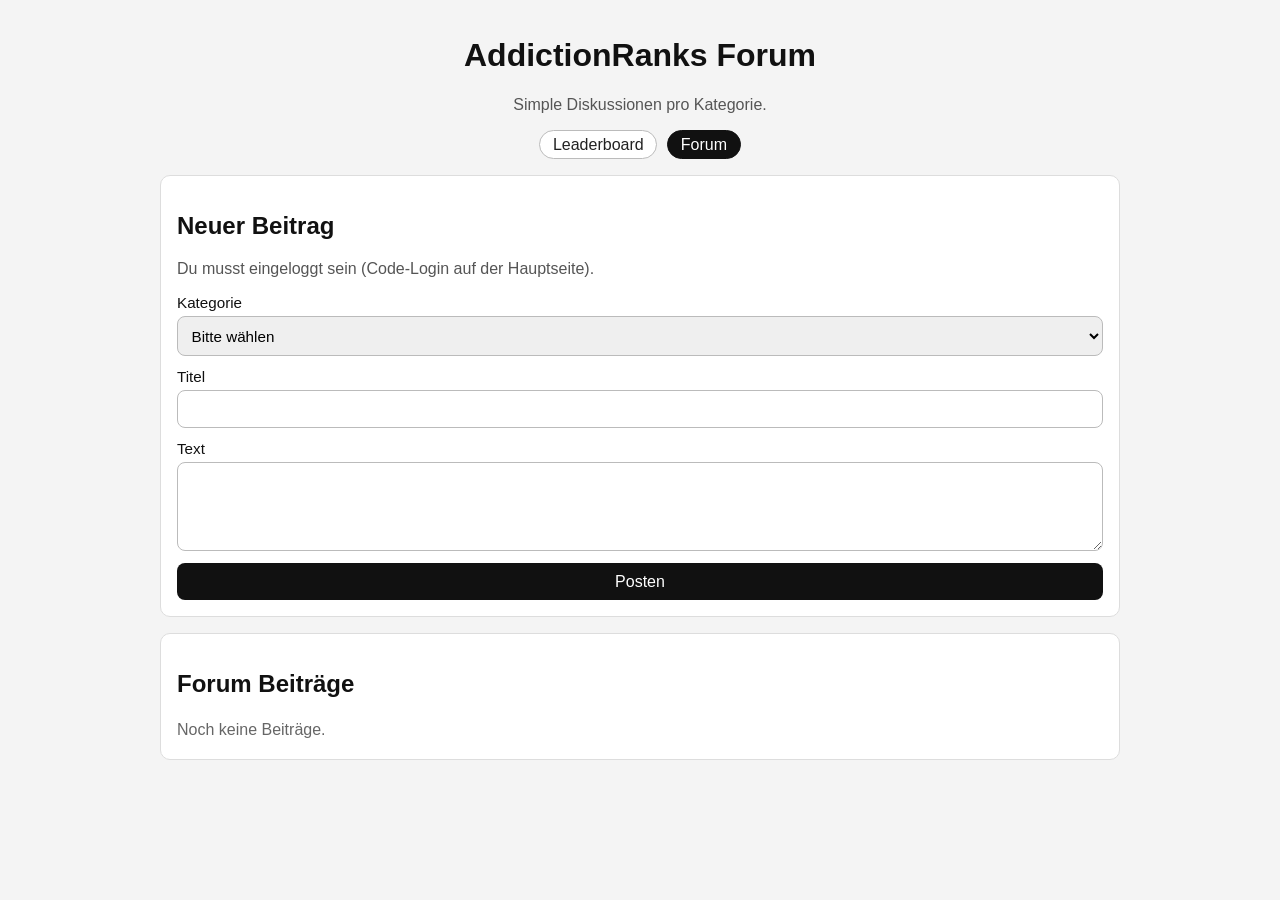
==== forum.html @ 8ab490d9 "Add code login, multi-category leaderboards, and forum subpage" ====
<!doctype html>
<html lang="de">
  <head>
    <meta charset="UTF-8" />
    <meta name="viewport" content="width=device-width, initial-scale=1.0" />
    <title>AddictionRanks Forum</title>
    <link rel="stylesheet" href="styles.css" />
  </head>
  <body>
    <main class="container">
      <header>
        <h1>AddictionRanks Forum</h1>
        <p class="subtitle">Simple Diskussionen pro Kategorie.</p>
        <nav class="nav-links">
          <a href="index.html">Leaderboard</a>
          <a href="forum.html" aria-current="page">Forum</a>
        </nav>
      </header>

      <section class="card">
        <h2>Neuer Beitrag</h2>
        <p class="hint">Du musst eingeloggt sein (Code-Login auf der Hauptseite).</p>
        <form id="forum-form">
          <label>
            Kategorie
            <select id="forum-category" required></select>
          </label>
          <label>
            Titel
            <input id="forum-title" maxlength="60" required />
          </label>
          <label>
            Text
            <textarea id="forum-body" rows="4" maxlength="400" required></textarea>
          </label>
          <button type="submit">Posten</button>
        </form>
      </section>

      <section class="card">
        <h2>Forum Beiträge</h2>
        <div id="forum-list" class="leaderboard"></div>
      </section>
    </main>

    <script src="forum.js"></script>
  </body>
</html>
---- styles.css ----
:root {
  color-scheme: light;
  font-family: Arial, Helvetica, sans-serif;
}

body {
  margin: 0;
  background: #f4f4f4;
  color: #111;
}

.container {
  max-width: 960px;
  margin: 0 auto;
  padding: 1rem;
}

header {
  text-align: center;
  margin-bottom: 1rem;
}

.subtitle {
  margin-top: 0;
  color: #555;
}

.nav-links {
  display: flex;
  justify-content: center;
  gap: 0.6rem;
}

.nav-links a {
  text-decoration: none;
  border: 1px solid #bbb;
  border-radius: 999px;
  padding: 0.3rem 0.8rem;
  color: #222;
  background: #fff;
}

.nav-links a[aria-current="page"] {
  background: #111;
  color: #fff;
  border-color: #111;
}

.card {
  background: #fff;
  border: 1px solid #ddd;
  border-radius: 10px;
  padding: 1rem;
  margin-bottom: 1rem;
}

form {
  display: grid;
  gap: 0.75rem;
}

.inline-form {
  margin-top: 0.8rem;
}

label {
  display: grid;
  gap: 0.3rem;
  font-size: 0.95rem;
}

input,
select,
button,
textarea {
  font: inherit;
  padding: 0.6rem;
  border-radius: 8px;
  border: 1px solid #bbb;
}

.generated-code {
  margin: 0.6rem 0 0;
  font-weight: bold;
}

button {
  cursor: pointer;
  background: #111;
  color: #fff;
  border: 0;
}

button:hover {
  opacity: 0.9;
}

.hint {
  margin-top: 0;
  color: #555;
}

.leaderboards,
.leaderboard {
  display: grid;
  gap: 0.75rem;
}

.category-block {
  border-top: 1px dashed #ccc;
  padding-top: 0.6rem;
}

.category-block h3 {
  margin-bottom: 0.5rem;
}

.category-block h4 {
  margin: 0.4rem 0;
  font-size: 1rem;
}

.entry {
  border: 1px solid #ddd;
  border-radius: 8px;
  padding: 0.75rem;
  display: grid;
  grid-template-columns: 120px 1fr;
  gap: 0.75rem;
}

.entry-photo {
  width: 120px;
  height: 120px;
  object-fit: cover;
  border-radius: 8px;
  background: #eee;
}

.entry-content h4,
.entry-content p {
  margin: 0 0 0.35rem;
}

.entry-actions {
  display: flex;
  gap: 0.4rem;
  margin-bottom: 0.2rem;
}

.entry-actions button {
  background: #222;
  padding: 0.45rem 0.6rem;
}

.simple-list p,
.empty {
  margin: 0.2rem 0;
  color: #666;
}

.forum-post {
  border: 1px solid #ddd;
  border-radius: 8px;
  padding: 0.75rem;
  background: #fafafa;
}

.forum-post h3,
.forum-post p {
  margin: 0 0 0.4rem;
}

@media (max-width: 680px) {
  .entry {
    grid-template-columns: 1fr;
  }

  .entry-photo {
    width: 100%;
    height: 220px;
  }
}
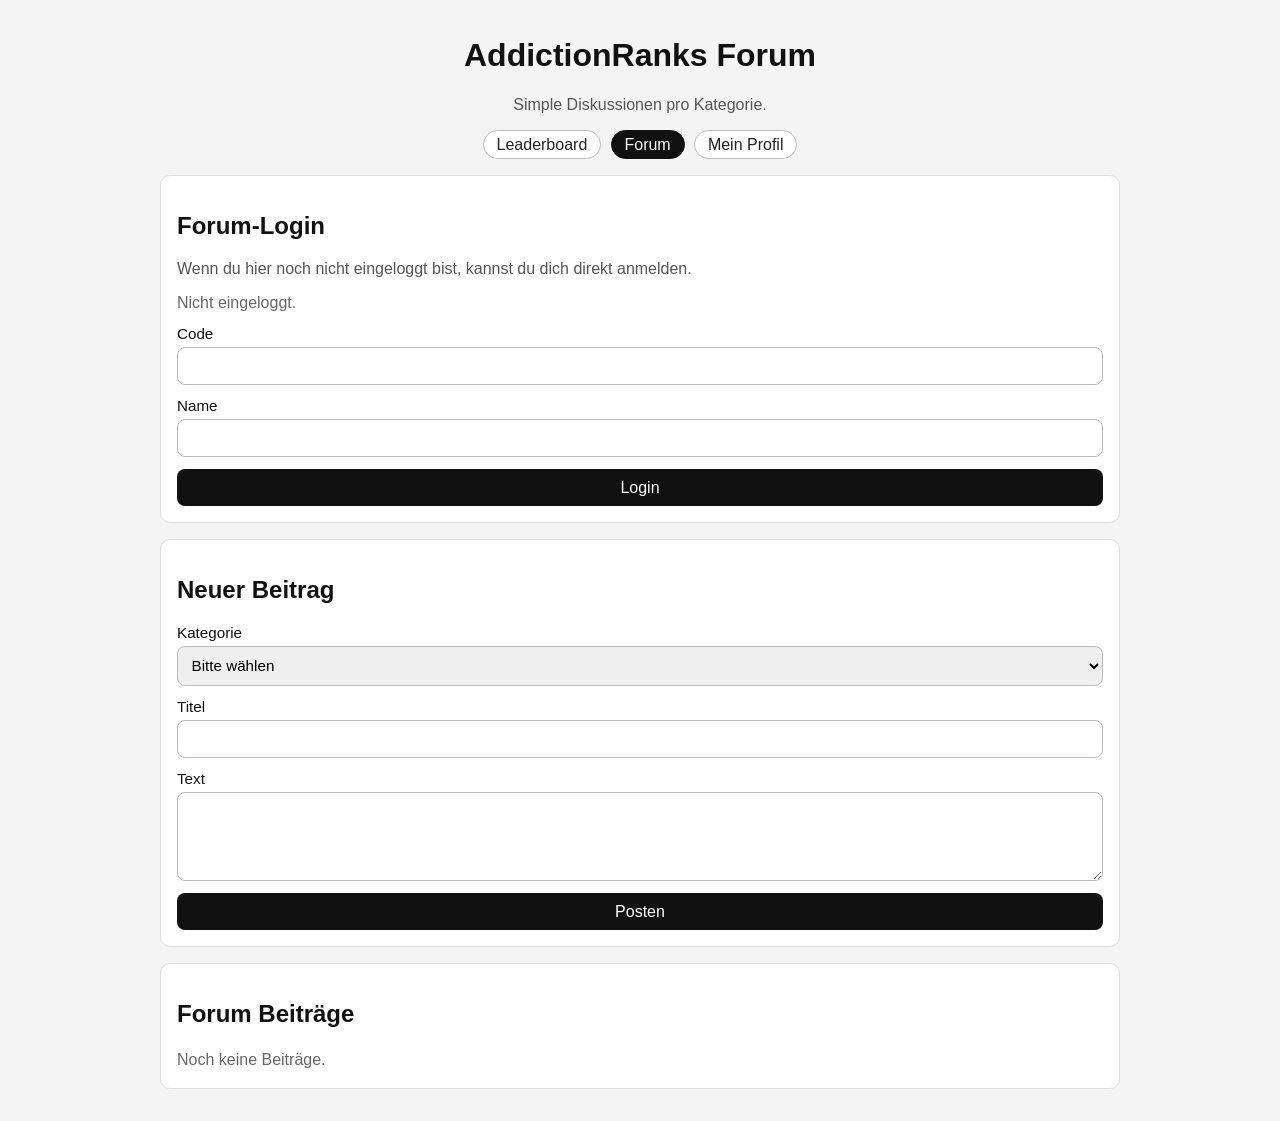
==== commit f5a42192: "Fix forum login/posting and add per-user profile subpages" ====
--- a/forum.html
+++ b/forum.html
@@ -14,12 +14,23 @@
         <nav class="nav-links">
           <a href="index.html">Leaderboard</a>
           <a href="forum.html" aria-current="page">Forum</a>
+          <a href="profile.html">Mein Profil</a>
         </nav>
       </header>
 
       <section class="card">
+        <h2>Forum-Login</h2>
+        <p class="hint">Wenn du hier noch nicht eingeloggt bist, kannst du dich direkt anmelden.</p>
+        <div id="forum-auth-state"></div>
+        <form id="forum-login-form" class="inline-form">
+          <label>Code <input id="forum-login-code" maxlength="8" required /></label>
+          <label>Name <input id="forum-login-name" maxlength="24" required /></label>
+          <button type="submit">Login</button>
+        </form>
+      </section>
+
+      <section class="card">
         <h2>Neuer Beitrag</h2>
-        <p class="hint">Du musst eingeloggt sein (Code-Login auf der Hauptseite).</p>
         <form id="forum-form">
           <label>
             Kategorie
--- a/styles.css
+++ b/styles.css
@@ -29,6 +29,7 @@
   display: flex;
   justify-content: center;
   gap: 0.6rem;
+  flex-wrap: wrap;
 }
 
 .nav-links a {
@@ -79,6 +80,10 @@
   border: 1px solid #bbb;
 }
 
+textarea {
+  resize: vertical;
+}
+
 .generated-code {
   margin: 0.6rem 0 0;
   font-weight: bold;
@@ -171,6 +176,21 @@
   margin: 0 0 0.4rem;
 }
 
+.profile-card {
+  border: 1px solid #ddd;
+  border-radius: 8px;
+  padding: 0.75rem;
+  background: #fafafa;
+}
+
+.profile-photo {
+  width: 160px;
+  height: 160px;
+  border-radius: 8px;
+  object-fit: cover;
+  background: #eee;
+}
+
 @media (max-width: 680px) {
   .entry {
     grid-template-columns: 1fr;
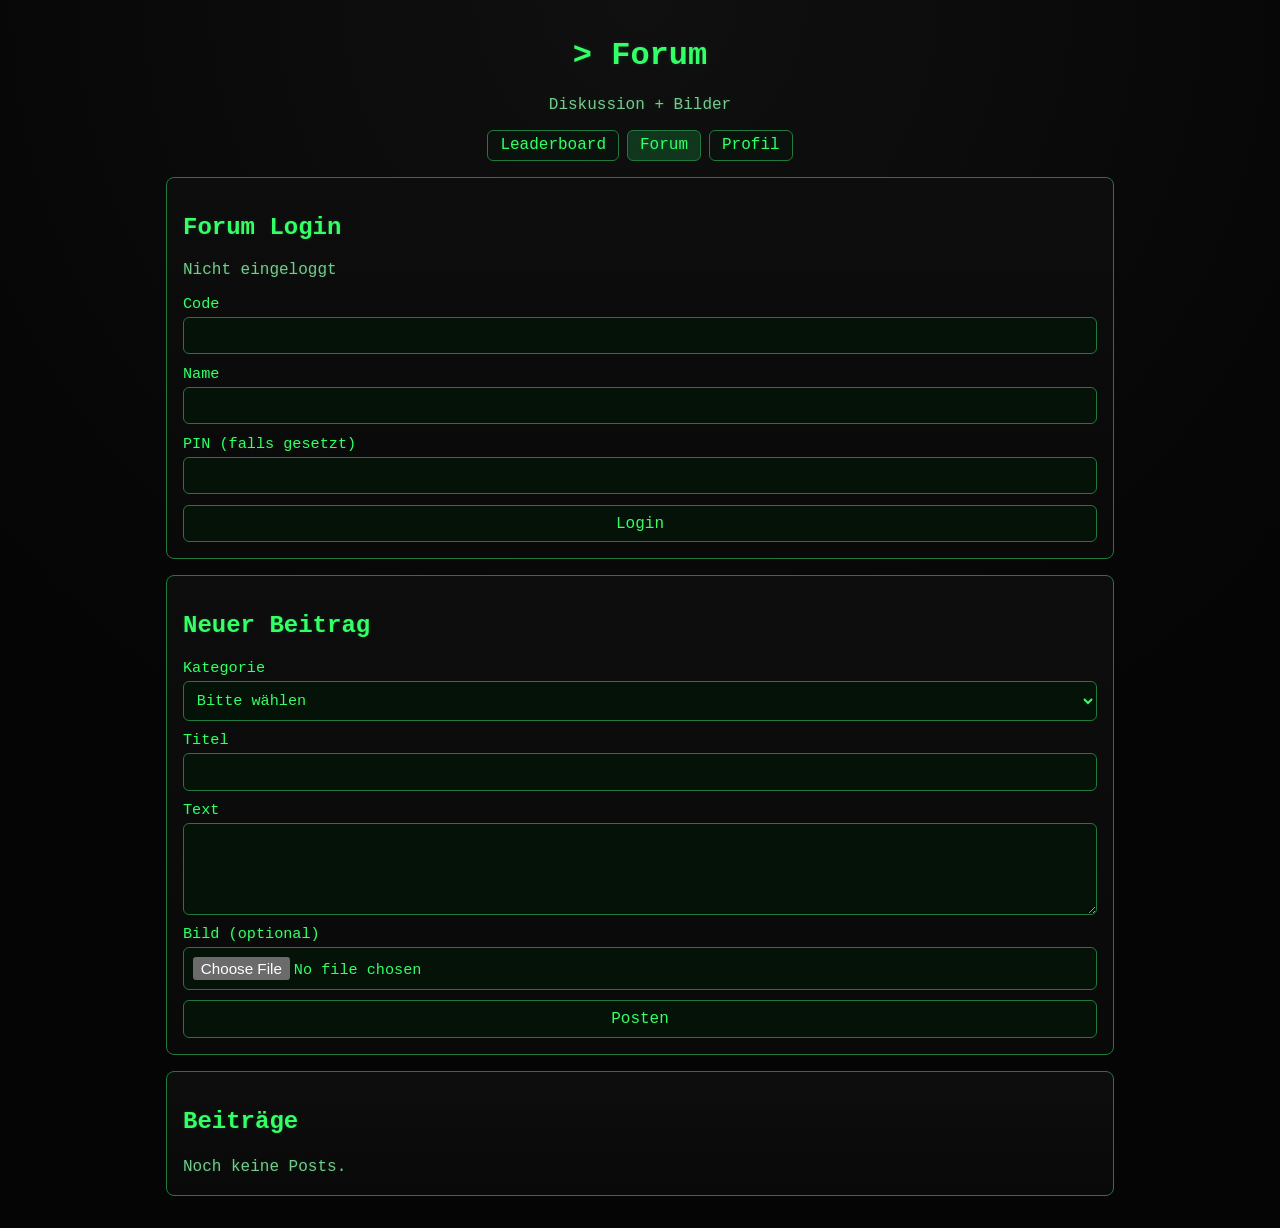
==== commit 2b8f1f69: "Redesign terminal UI and simplify auth/forum/profile logic" ====
--- a/forum.html
+++ b/forum.html
@@ -3,28 +3,28 @@
   <head>
     <meta charset="UTF-8" />
     <meta name="viewport" content="width=device-width, initial-scale=1.0" />
-    <title>AddictionRanks Forum</title>
+    <title>AddictionRanks // Forum</title>
     <link rel="stylesheet" href="styles.css" />
   </head>
   <body>
-    <main class="container">
+    <main class="container terminal">
       <header>
-        <h1>AddictionRanks Forum</h1>
-        <p class="subtitle">Simple Diskussionen pro Kategorie.</p>
+        <h1>&gt; Forum</h1>
+        <p class="subtitle">Diskussion + Bilder</p>
         <nav class="nav-links">
           <a href="index.html">Leaderboard</a>
           <a href="forum.html" aria-current="page">Forum</a>
-          <a href="profile.html">Mein Profil</a>
+          <a href="profile.html">Profil</a>
         </nav>
       </header>
 
       <section class="card">
-        <h2>Forum-Login</h2>
-        <p class="hint">Wenn du hier noch nicht eingeloggt bist, kannst du dich direkt anmelden.</p>
-        <div id="forum-auth-state"></div>
-        <form id="forum-login-form" class="inline-form">
-          <label>Code <input id="forum-login-code" maxlength="8" required /></label>
-          <label>Name <input id="forum-login-name" maxlength="24" required /></label>
+        <h2>Forum Login</h2>
+        <p id="forum-auth-state" class="hint"></p>
+        <form id="forum-login-form">
+          <label>Code <input id="forum-code" maxlength="8" required /></label>
+          <label>Name <input id="forum-name" maxlength="24" required /></label>
+          <label>PIN (falls gesetzt) <input id="forum-pin" type="password" maxlength="32" /></label>
           <button type="submit">Login</button>
         </form>
       </section>
@@ -32,28 +32,21 @@
       <section class="card">
         <h2>Neuer Beitrag</h2>
         <form id="forum-form">
-          <label>
-            Kategorie
-            <select id="forum-category" required></select>
-          </label>
-          <label>
-            Titel
-            <input id="forum-title" maxlength="60" required />
-          </label>
-          <label>
-            Text
-            <textarea id="forum-body" rows="4" maxlength="400" required></textarea>
-          </label>
+          <label>Kategorie <select id="forum-category" required></select></label>
+          <label>Titel <input id="forum-title" maxlength="70" required /></label>
+          <label>Text <textarea id="forum-body" rows="4" maxlength="500" required></textarea></label>
+          <label>Bild (optional) <input id="forum-image" type="file" accept="image/*" /></label>
           <button type="submit">Posten</button>
         </form>
       </section>
 
       <section class="card">
-        <h2>Forum Beiträge</h2>
+        <h2>Beiträge</h2>
         <div id="forum-list" class="leaderboard"></div>
       </section>
     </main>
 
+    <script src="app.js"></script>
     <script src="forum.js"></script>
   </body>
 </html>
--- a/styles.css
+++ b/styles.css
@@ -1,203 +1,112 @@
 :root {
-  color-scheme: light;
-  font-family: Arial, Helvetica, sans-serif;
+  --bg: #050505;
+  --panel: #0b0b0b;
+  --line: #1f7a3f;
+  --text: #33ff66;
+  --muted: #77c98f;
+  font-family: "Courier New", Consolas, monospace;
+  color-scheme: dark;
 }
+
+* { box-sizing: border-box; }
 
 body {
   margin: 0;
-  background: #f4f4f4;
-  color: #111;
+  background: radial-gradient(circle at top, #101010 0, var(--bg) 60%);
+  color: var(--text);
 }
 
 .container {
-  max-width: 960px;
+  max-width: 980px;
   margin: 0 auto;
   padding: 1rem;
 }
 
-header {
-  text-align: center;
-  margin-bottom: 1rem;
-}
+.terminal { text-shadow: 0 0 4px rgba(51, 255, 102, 0.15); }
 
-.subtitle {
-  margin-top: 0;
-  color: #555;
-}
+header { text-align: center; margin-bottom: 1rem; }
+.subtitle, .hint { color: var(--muted); }
+.mono { font-family: inherit; letter-spacing: 0.04em; }
 
 .nav-links {
   display: flex;
+  gap: 0.5rem;
   justify-content: center;
-  gap: 0.6rem;
   flex-wrap: wrap;
 }
 
 .nav-links a {
+  color: var(--text);
   text-decoration: none;
-  border: 1px solid #bbb;
-  border-radius: 999px;
-  padding: 0.3rem 0.8rem;
-  color: #222;
-  background: #fff;
+  border: 1px solid var(--line);
+  padding: 0.35rem 0.75rem;
+  border-radius: 6px;
+  background: #0b120d;
 }
 
-.nav-links a[aria-current="page"] {
-  background: #111;
-  color: #fff;
-  border-color: #111;
-}
+.nav-links a[aria-current="page"] { background: #10361e; }
 
 .card {
-  background: #fff;
-  border: 1px solid #ddd;
-  border-radius: 10px;
+  border: 1px solid var(--line);
+  background: linear-gradient(180deg, #0d0d0d, #090909);
+  border-radius: 8px;
   padding: 1rem;
   margin-bottom: 1rem;
 }
 
-form {
+form { display: grid; gap: 0.65rem; }
+label { display: grid; gap: 0.25rem; font-size: 0.95rem; }
+
+input, select, button, textarea {
+  width: 100%;
+  border: 1px solid var(--line);
+  background: #051208;
+  color: var(--text);
+  border-radius: 6px;
+  padding: 0.55rem;
+  font: inherit;
+}
+
+textarea { resize: vertical; }
+button { cursor: pointer; }
+button:hover { background: #10361e; }
+
+a { color: #89ffae; }
+
+.leaderboards, .leaderboard { display: grid; gap: 0.75rem; }
+.category-block { border-top: 1px dashed var(--line); padding-top: 0.6rem; }
+.entry {
+  border: 1px solid var(--line);
+  background: #081009;
+  border-radius: 8px;
+  padding: 0.7rem;
   display: grid;
+  grid-template-columns: 130px 1fr;
   gap: 0.75rem;
 }
+.entry-photo, .forum-image, .profile-photo {
+  width: 100%;
+  border-radius: 8px;
+  border: 1px solid var(--line);
+  object-fit: cover;
+  background: #041006;
+}
+.entry-photo { height: 130px; }
+.forum-image { max-height: 320px; margin-top: 0.5rem; }
+.profile-photo { width: 180px; height: 180px; }
 
-.inline-form {
-  margin-top: 0.8rem;
-}
+.entry-content h3, .entry-content p, .forum-post h3, .forum-post p, .profile-card h3, .profile-card p { margin: 0 0 0.4rem; }
+.entry-actions { display: flex; gap: 0.4rem; }
+.simple-list p, .empty { color: var(--muted); margin: 0.2rem 0; }
 
-label {
-  display: grid;
-  gap: 0.3rem;
-  font-size: 0.95rem;
-}
-
-input,
-select,
-button,
-textarea {
-  font: inherit;
-  padding: 0.6rem;
+.forum-post, .profile-card {
+  border: 1px solid var(--line);
   border-radius: 8px;
-  border: 1px solid #bbb;
-}
-
-textarea {
-  resize: vertical;
-}
-
-.generated-code {
-  margin: 0.6rem 0 0;
-  font-weight: bold;
-}
-
-button {
-  cursor: pointer;
-  background: #111;
-  color: #fff;
-  border: 0;
-}
-
-button:hover {
-  opacity: 0.9;
-}
-
-.hint {
-  margin-top: 0;
-  color: #555;
-}
-
-.leaderboards,
-.leaderboard {
-  display: grid;
-  gap: 0.75rem;
-}
-
-.category-block {
-  border-top: 1px dashed #ccc;
-  padding-top: 0.6rem;
-}
-
-.category-block h3 {
-  margin-bottom: 0.5rem;
-}
-
-.category-block h4 {
-  margin: 0.4rem 0;
-  font-size: 1rem;
-}
-
-.entry {
-  border: 1px solid #ddd;
-  border-radius: 8px;
-  padding: 0.75rem;
-  display: grid;
-  grid-template-columns: 120px 1fr;
-  gap: 0.75rem;
-}
-
-.entry-photo {
-  width: 120px;
-  height: 120px;
-  object-fit: cover;
-  border-radius: 8px;
-  background: #eee;
-}
-
-.entry-content h4,
-.entry-content p {
-  margin: 0 0 0.35rem;
-}
-
-.entry-actions {
-  display: flex;
-  gap: 0.4rem;
-  margin-bottom: 0.2rem;
-}
-
-.entry-actions button {
-  background: #222;
-  padding: 0.45rem 0.6rem;
-}
-
-.simple-list p,
-.empty {
-  margin: 0.2rem 0;
-  color: #666;
-}
-
-.forum-post {
-  border: 1px solid #ddd;
-  border-radius: 8px;
-  padding: 0.75rem;
-  background: #fafafa;
-}
-
-.forum-post h3,
-.forum-post p {
-  margin: 0 0 0.4rem;
-}
-
-.profile-card {
-  border: 1px solid #ddd;
-  border-radius: 8px;
-  padding: 0.75rem;
-  background: #fafafa;
-}
-
-.profile-photo {
-  width: 160px;
-  height: 160px;
-  border-radius: 8px;
-  object-fit: cover;
-  background: #eee;
+  background: #071108;
+  padding: 0.7rem;
 }
 
 @media (max-width: 680px) {
-  .entry {
-    grid-template-columns: 1fr;
-  }
-
-  .entry-photo {
-    width: 100%;
-    height: 220px;
-  }
+  .entry { grid-template-columns: 1fr; }
+  .entry-photo { height: 220px; }
 }
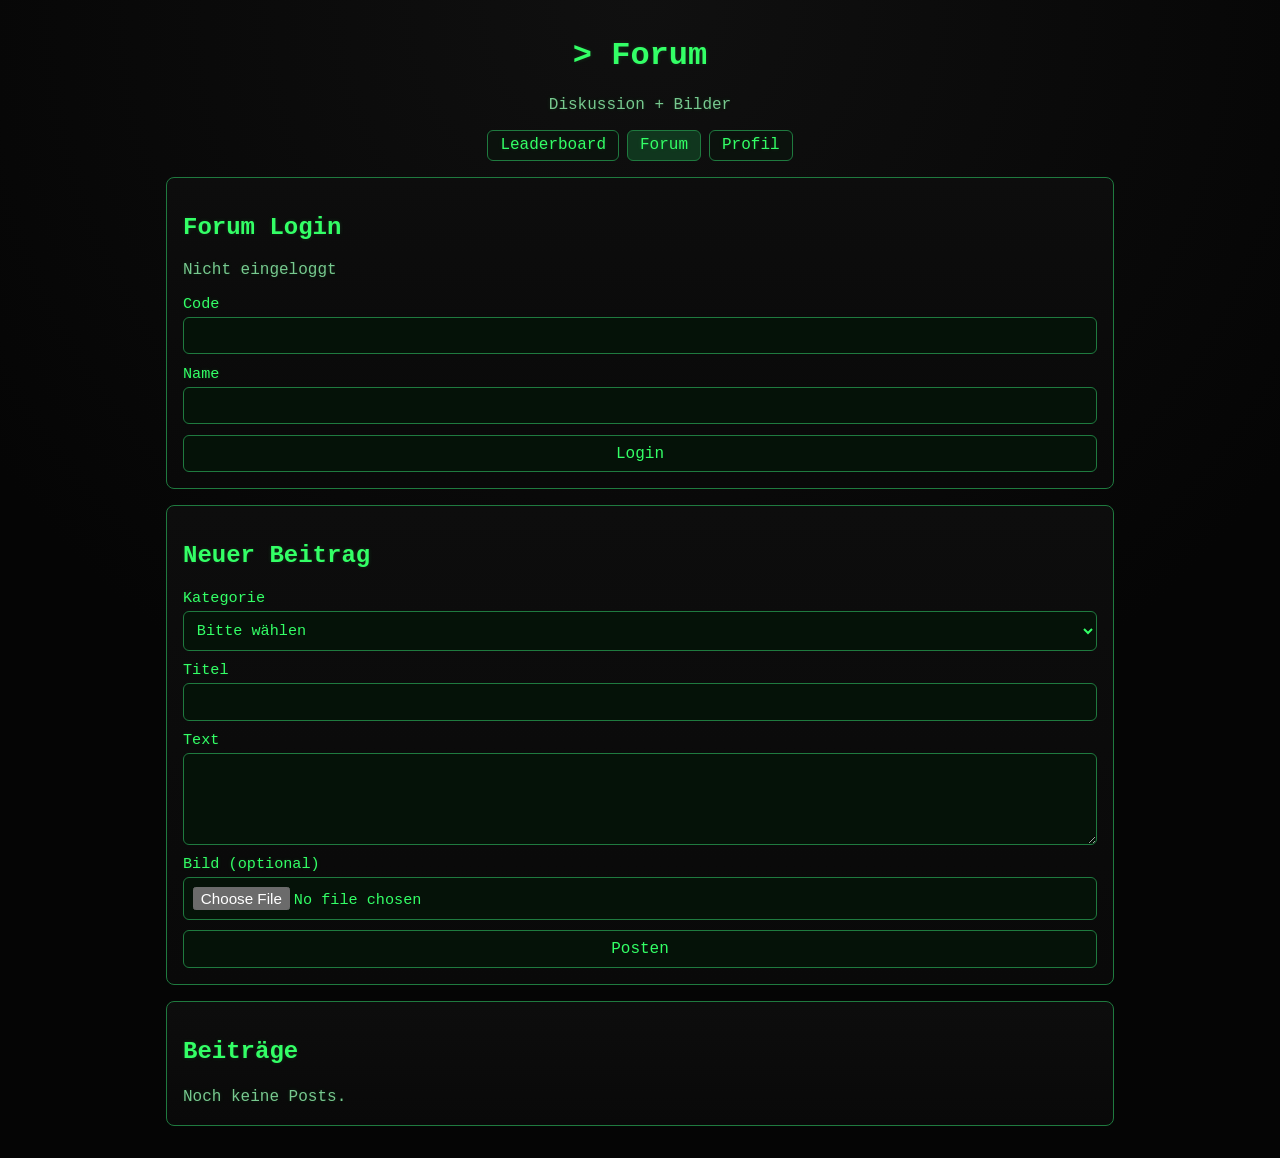
==== commit 1d74623a: "Simplify profiles/login and surface avatars across the app" ====
--- a/forum.html
+++ b/forum.html
@@ -24,7 +24,6 @@
         <form id="forum-login-form">
           <label>Code <input id="forum-code" maxlength="8" required /></label>
           <label>Name <input id="forum-name" maxlength="24" required /></label>
-          <label>PIN (falls gesetzt) <input id="forum-pin" type="password" maxlength="32" /></label>
           <button type="submit">Login</button>
         </form>
       </section>
--- a/styles.css
+++ b/styles.css
@@ -1,6 +1,5 @@
 :root {
   --bg: #050505;
-  --panel: #0b0b0b;
   --line: #1f7a3f;
   --text: #33ff66;
   --muted: #77c98f;
@@ -16,25 +15,13 @@
   color: var(--text);
 }
 
-.container {
-  max-width: 980px;
-  margin: 0 auto;
-  padding: 1rem;
-}
-
+.container { max-width: 980px; margin: 0 auto; padding: 1rem; }
 .terminal { text-shadow: 0 0 4px rgba(51, 255, 102, 0.15); }
-
 header { text-align: center; margin-bottom: 1rem; }
 .subtitle, .hint { color: var(--muted); }
 .mono { font-family: inherit; letter-spacing: 0.04em; }
 
-.nav-links {
-  display: flex;
-  gap: 0.5rem;
-  justify-content: center;
-  flex-wrap: wrap;
-}
-
+.nav-links { display: flex; gap: 0.5rem; justify-content: center; flex-wrap: wrap; }
 .nav-links a {
   color: var(--text);
   text-decoration: none;
@@ -43,7 +30,6 @@
   border-radius: 6px;
   background: #0b120d;
 }
-
 .nav-links a[aria-current="page"] { background: #10361e; }
 
 .card {
@@ -70,11 +56,11 @@
 textarea { resize: vertical; }
 button { cursor: pointer; }
 button:hover { background: #10361e; }
-
 a { color: #89ffae; }
 
 .leaderboards, .leaderboard { display: grid; gap: 0.75rem; }
 .category-block { border-top: 1px dashed var(--line); padding-top: 0.6rem; }
+
 .entry {
   border: 1px solid var(--line);
   background: #081009;
@@ -84,6 +70,7 @@
   grid-template-columns: 130px 1fr;
   gap: 0.75rem;
 }
+
 .entry-photo, .forum-image, .profile-photo {
   width: 100%;
   border-radius: 8px;
@@ -91,13 +78,36 @@
   object-fit: cover;
   background: #041006;
 }
+
 .entry-photo { height: 130px; }
 .forum-image { max-height: 320px; margin-top: 0.5rem; }
 .profile-photo { width: 180px; height: 180px; }
 
+.mini-avatar {
+  width: 24px;
+  height: 24px;
+  border-radius: 50%;
+  border: 1px solid var(--line);
+  object-fit: cover;
+  vertical-align: middle;
+}
+
+.mini-avatar.large {
+  width: 72px;
+  height: 72px;
+  border-radius: 8px;
+}
+
 .entry-content h3, .entry-content p, .forum-post h3, .forum-post p, .profile-card h3, .profile-card p { margin: 0 0 0.4rem; }
 .entry-actions { display: flex; gap: 0.4rem; }
 .simple-list p, .empty { color: var(--muted); margin: 0.2rem 0; }
+
+.author-row {
+  display: flex;
+  align-items: center;
+  gap: 0.4rem;
+  margin-bottom: 0.3rem;
+}
 
 .forum-post, .profile-card {
   border: 1px solid var(--line);
@@ -106,6 +116,24 @@
   padding: 0.7rem;
 }
 
+.profiles-grid {
+  display: grid;
+  grid-template-columns: repeat(auto-fill, minmax(130px, 1fr));
+  gap: 0.6rem;
+}
+
+.mini-profile {
+  border: 1px solid var(--line);
+  border-radius: 8px;
+  background: #071108;
+  padding: 0.5rem;
+  text-decoration: none;
+  color: var(--text);
+  display: grid;
+  justify-items: center;
+  gap: 0.4rem;
+}
+
 @media (max-width: 680px) {
   .entry { grid-template-columns: 1fr; }
   .entry-photo { height: 220px; }
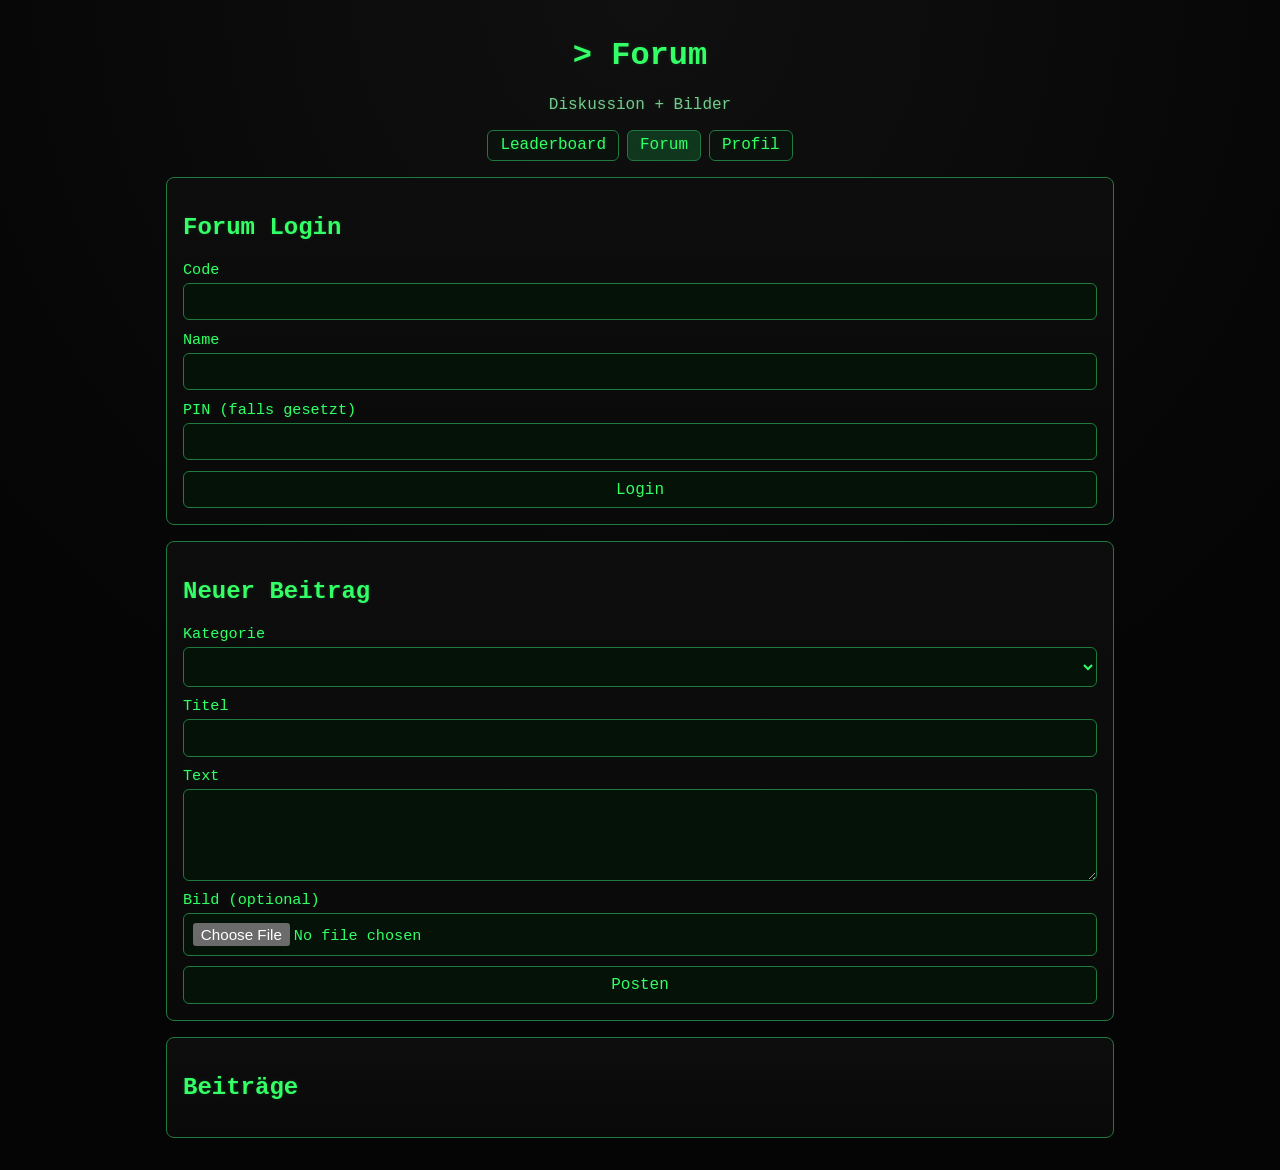
==== commit e4a664a3: "Merge pull request #4 from NicholasThePooP4721/codex/generate-simple-addiction-leaderboard-page-vh5t" ====
--- a/forum.html
+++ b/forum.html
@@ -24,6 +24,7 @@
         <form id="forum-login-form">
           <label>Code <input id="forum-code" maxlength="8" required /></label>
           <label>Name <input id="forum-name" maxlength="24" required /></label>
+          <label>PIN (falls gesetzt) <input id="forum-pin" type="password" maxlength="32" /></label>
           <button type="submit">Login</button>
         </form>
       </section>
--- a/styles.css
+++ b/styles.css
@@ -1,5 +1,6 @@
 :root {
   --bg: #050505;
+  --panel: #0b0b0b;
   --line: #1f7a3f;
   --text: #33ff66;
   --muted: #77c98f;
@@ -15,13 +16,25 @@
   color: var(--text);
 }
 
-.container { max-width: 980px; margin: 0 auto; padding: 1rem; }
+.container {
+  max-width: 980px;
+  margin: 0 auto;
+  padding: 1rem;
+}
+
 .terminal { text-shadow: 0 0 4px rgba(51, 255, 102, 0.15); }
+
 header { text-align: center; margin-bottom: 1rem; }
 .subtitle, .hint { color: var(--muted); }
 .mono { font-family: inherit; letter-spacing: 0.04em; }
 
-.nav-links { display: flex; gap: 0.5rem; justify-content: center; flex-wrap: wrap; }
+.nav-links {
+  display: flex;
+  gap: 0.5rem;
+  justify-content: center;
+  flex-wrap: wrap;
+}
+
 .nav-links a {
   color: var(--text);
   text-decoration: none;
@@ -30,6 +43,7 @@
   border-radius: 6px;
   background: #0b120d;
 }
+
 .nav-links a[aria-current="page"] { background: #10361e; }
 
 .card {
@@ -56,11 +70,11 @@
 textarea { resize: vertical; }
 button { cursor: pointer; }
 button:hover { background: #10361e; }
+
 a { color: #89ffae; }
 
 .leaderboards, .leaderboard { display: grid; gap: 0.75rem; }
 .category-block { border-top: 1px dashed var(--line); padding-top: 0.6rem; }
-
 .entry {
   border: 1px solid var(--line);
   background: #081009;
@@ -70,7 +84,6 @@
   grid-template-columns: 130px 1fr;
   gap: 0.75rem;
 }
-
 .entry-photo, .forum-image, .profile-photo {
   width: 100%;
   border-radius: 8px;
@@ -78,36 +91,13 @@
   object-fit: cover;
   background: #041006;
 }
-
 .entry-photo { height: 130px; }
 .forum-image { max-height: 320px; margin-top: 0.5rem; }
 .profile-photo { width: 180px; height: 180px; }
 
-.mini-avatar {
-  width: 24px;
-  height: 24px;
-  border-radius: 50%;
-  border: 1px solid var(--line);
-  object-fit: cover;
-  vertical-align: middle;
-}
-
-.mini-avatar.large {
-  width: 72px;
-  height: 72px;
-  border-radius: 8px;
-}
-
 .entry-content h3, .entry-content p, .forum-post h3, .forum-post p, .profile-card h3, .profile-card p { margin: 0 0 0.4rem; }
 .entry-actions { display: flex; gap: 0.4rem; }
 .simple-list p, .empty { color: var(--muted); margin: 0.2rem 0; }
-
-.author-row {
-  display: flex;
-  align-items: center;
-  gap: 0.4rem;
-  margin-bottom: 0.3rem;
-}
 
 .forum-post, .profile-card {
   border: 1px solid var(--line);
@@ -116,24 +106,6 @@
   padding: 0.7rem;
 }
 
-.profiles-grid {
-  display: grid;
-  grid-template-columns: repeat(auto-fill, minmax(130px, 1fr));
-  gap: 0.6rem;
-}
-
-.mini-profile {
-  border: 1px solid var(--line);
-  border-radius: 8px;
-  background: #071108;
-  padding: 0.5rem;
-  text-decoration: none;
-  color: var(--text);
-  display: grid;
-  justify-items: center;
-  gap: 0.4rem;
-}
-
 @media (max-width: 680px) {
   .entry { grid-template-columns: 1fr; }
   .entry-photo { height: 220px; }
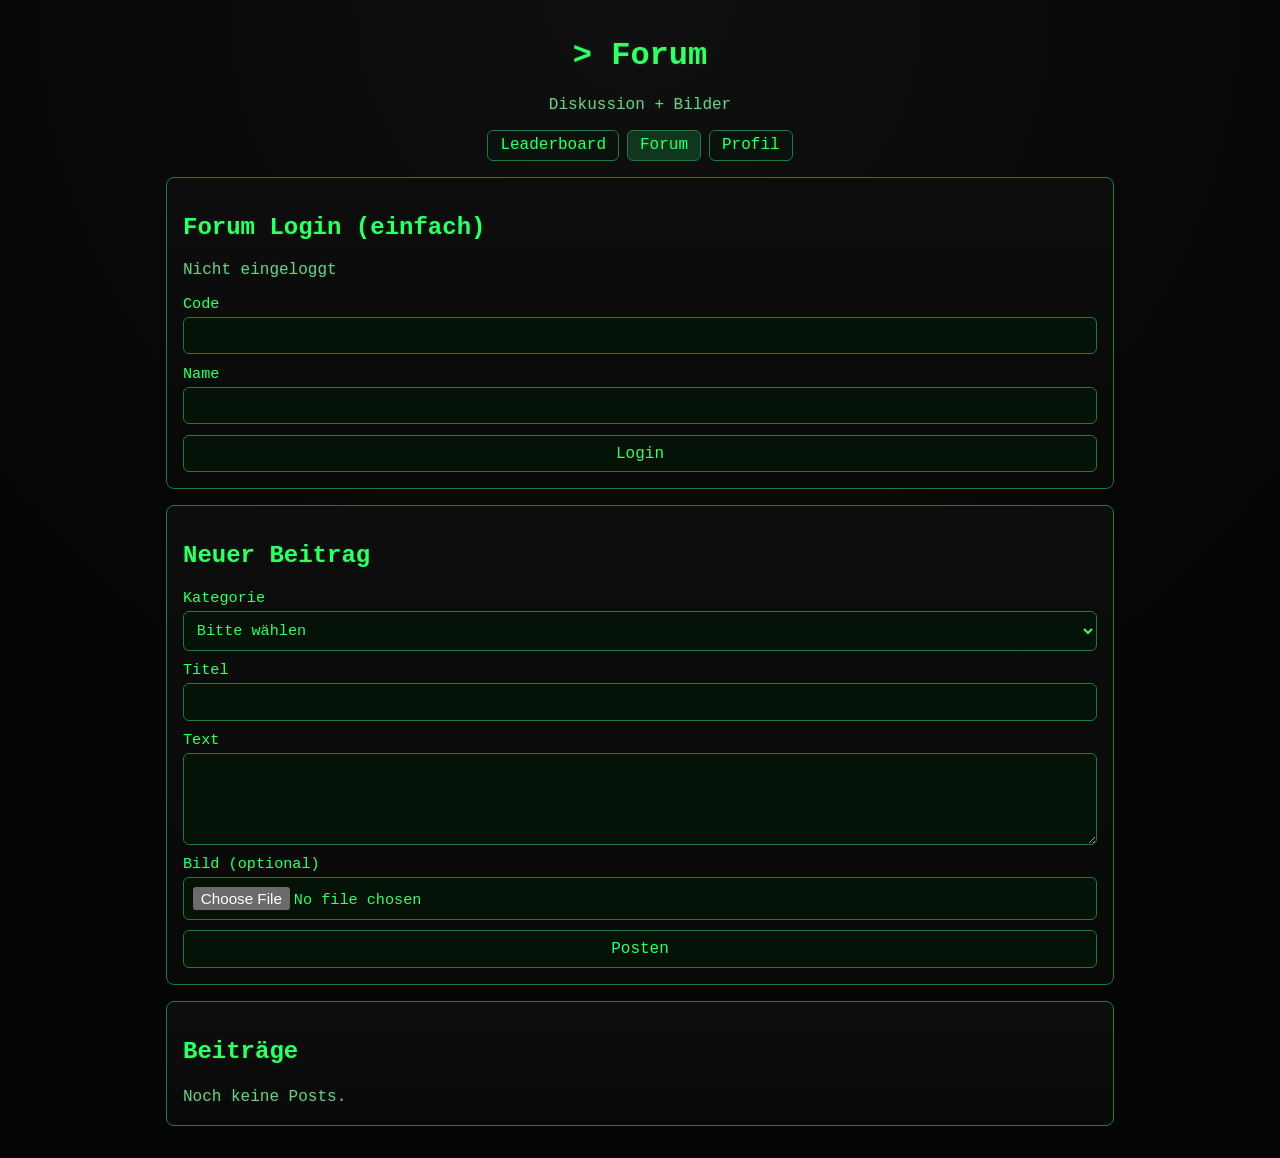
==== commit 6a3d64d2: "Simplify profile flow and surface avatars across the app" ====
--- a/forum.html
+++ b/forum.html
@@ -19,12 +19,11 @@
       </header>
 
       <section class="card">
-        <h2>Forum Login</h2>
+        <h2>Forum Login (einfach)</h2>
         <p id="forum-auth-state" class="hint"></p>
         <form id="forum-login-form">
           <label>Code <input id="forum-code" maxlength="8" required /></label>
           <label>Name <input id="forum-name" maxlength="24" required /></label>
-          <label>PIN (falls gesetzt) <input id="forum-pin" type="password" maxlength="32" /></label>
           <button type="submit">Login</button>
         </form>
       </section>
--- a/styles.css
+++ b/styles.css
@@ -1,6 +1,5 @@
 :root {
   --bg: #050505;
-  --panel: #0b0b0b;
   --line: #1f7a3f;
   --text: #33ff66;
   --muted: #77c98f;
@@ -23,10 +22,11 @@
 }
 
 .terminal { text-shadow: 0 0 4px rgba(51, 255, 102, 0.15); }
-
 header { text-align: center; margin-bottom: 1rem; }
 .subtitle, .hint { color: var(--muted); }
 .mono { font-family: inherit; letter-spacing: 0.04em; }
+
+a { color: #89ffae; }
 
 .nav-links {
   display: flex;
@@ -71,10 +71,26 @@
 button { cursor: pointer; }
 button:hover { background: #10361e; }
 
-a { color: #89ffae; }
+.session-user,
+.owner-row {
+  display: flex;
+  align-items: center;
+  gap: 0.5rem;
+  flex-wrap: wrap;
+}
+
+.avatar-sm {
+  width: 32px;
+  height: 32px;
+  border-radius: 50%;
+  border: 1px solid var(--line);
+  object-fit: cover;
+  background: #041006;
+}
 
 .leaderboards, .leaderboard { display: grid; gap: 0.75rem; }
 .category-block { border-top: 1px dashed var(--line); padding-top: 0.6rem; }
+
 .entry {
   border: 1px solid var(--line);
   background: #081009;
@@ -84,22 +100,36 @@
   grid-template-columns: 130px 1fr;
   gap: 0.75rem;
 }
-.entry-photo, .forum-image, .profile-photo {
+
+.entry-photo,
+.forum-image,
+.profile-photo {
   width: 100%;
   border-radius: 8px;
   border: 1px solid var(--line);
   object-fit: cover;
   background: #041006;
 }
+
 .entry-photo { height: 130px; }
 .forum-image { max-height: 320px; margin-top: 0.5rem; }
 .profile-photo { width: 180px; height: 180px; }
 
-.entry-content h3, .entry-content p, .forum-post h3, .forum-post p, .profile-card h3, .profile-card p { margin: 0 0 0.4rem; }
+.entry-content h3,
+.entry-content p,
+.forum-post h3,
+.forum-post p,
+.profile-card h3,
+.profile-card p {
+  margin: 0 0 0.4rem;
+}
+
 .entry-actions { display: flex; gap: 0.4rem; }
-.simple-list p, .empty { color: var(--muted); margin: 0.2rem 0; }
+.simple-list p,
+.empty { color: var(--muted); margin: 0.2rem 0; }
 
-.forum-post, .profile-card {
+.forum-post,
+.profile-card {
   border: 1px solid var(--line);
   border-radius: 8px;
   background: #071108;
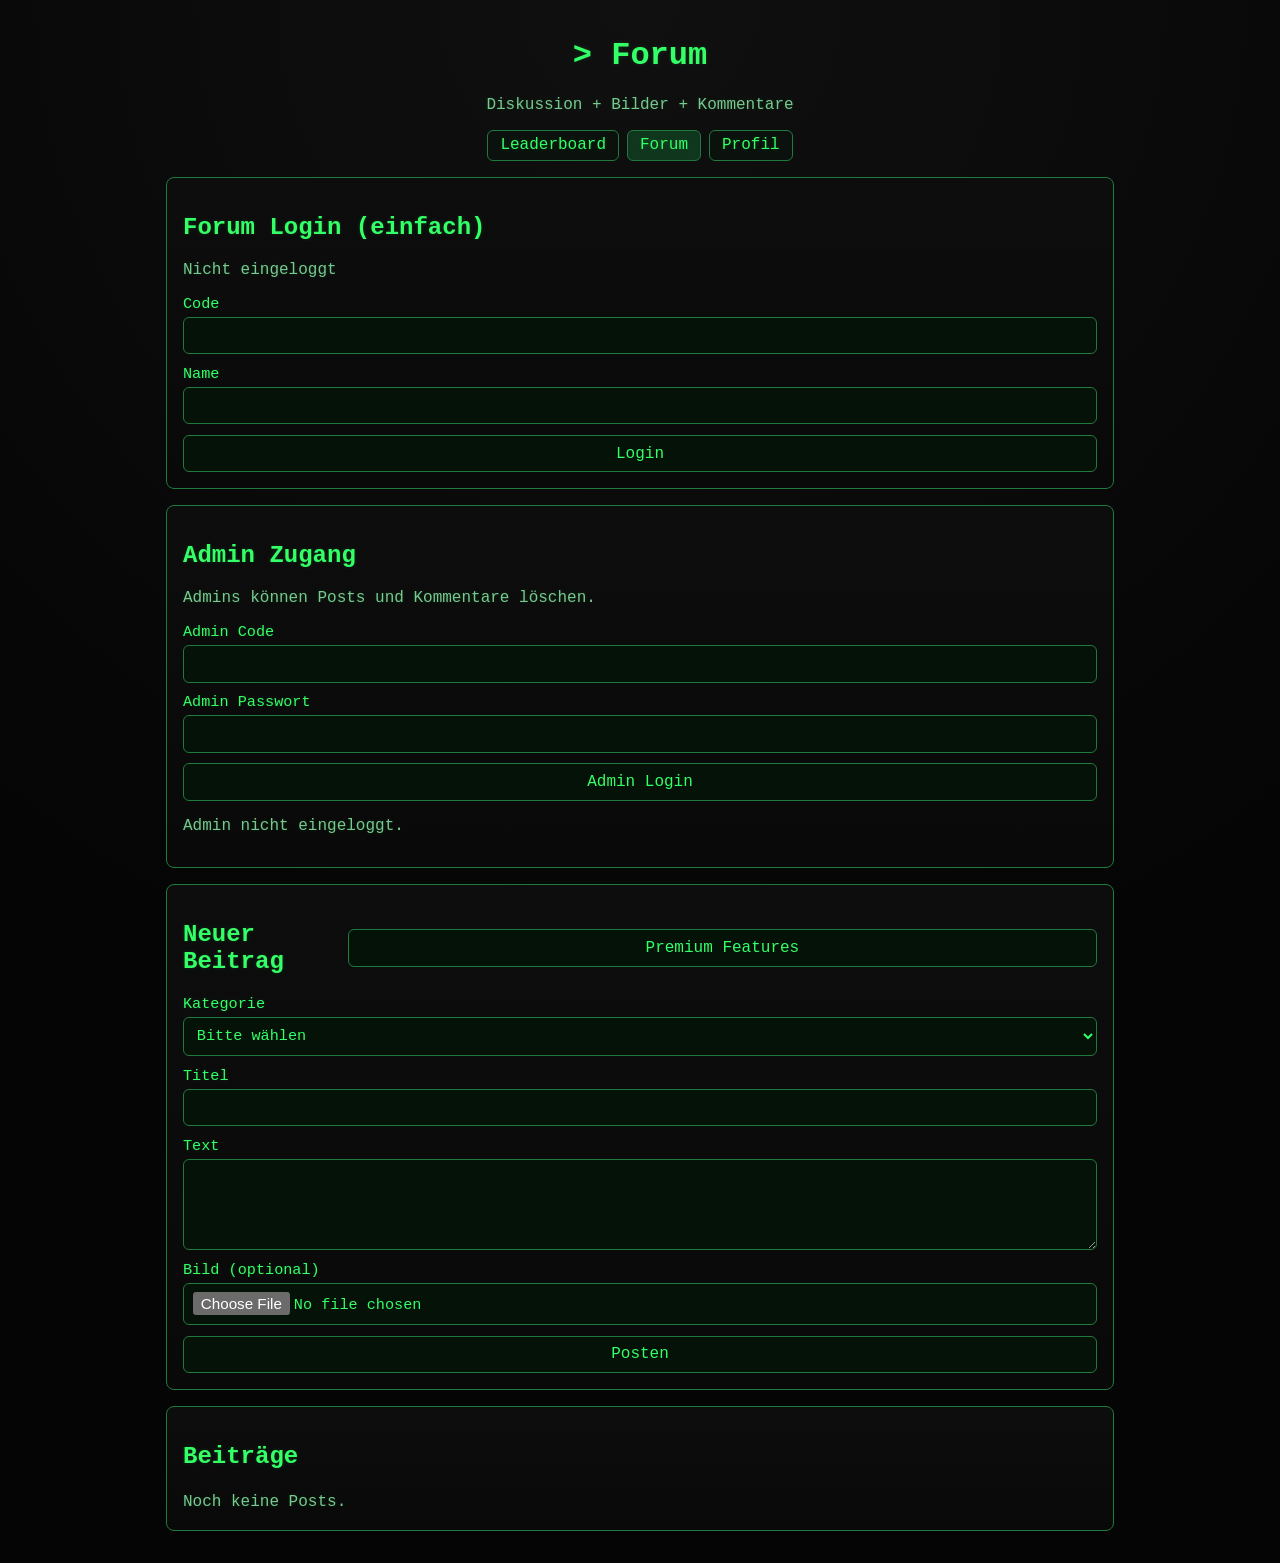
==== commit 65253824: "Add forum comments/admin tools and harden profile workflows" ====
--- a/forum.html
+++ b/forum.html
@@ -10,7 +10,7 @@
     <main class="container terminal">
       <header>
         <h1>&gt; Forum</h1>
-        <p class="subtitle">Diskussion + Bilder</p>
+        <p class="subtitle">Diskussion + Bilder + Kommentare</p>
         <nav class="nav-links">
           <a href="index.html">Leaderboard</a>
           <a href="forum.html" aria-current="page">Forum</a>
@@ -29,7 +29,21 @@
       </section>
 
       <section class="card">
-        <h2>Neuer Beitrag</h2>
+        <h2>Admin Zugang</h2>
+        <p class="hint">Admins können Posts und Kommentare löschen.</p>
+        <form id="admin-login-form">
+          <label>Admin Code <input id="admin-code" maxlength="16" required /></label>
+          <label>Admin Passwort <input id="admin-password" type="password" maxlength="32" required /></label>
+          <button type="submit">Admin Login</button>
+        </form>
+        <p id="admin-state" class="hint"></p>
+      </section>
+
+      <section class="card">
+        <div class="row-between">
+          <h2>Neuer Beitrag</h2>
+          <button type="button" id="open-premium">Premium Features</button>
+        </div>
         <form id="forum-form">
           <label>Kategorie <select id="forum-category" required></select></label>
           <label>Titel <input id="forum-title" maxlength="70" required /></label>
@@ -45,6 +59,18 @@
       </section>
     </main>
 
+    <dialog id="premium-dialog" class="premium-dialog">
+      <h3>Premium Lizenz</h3>
+      <ul>
+        <li>Priorisierte Post-Sichtbarkeit (Highlight)</li>
+        <li>Profil-Badges &amp; erweiterte Profil-Felder</li>
+        <li>Mehrere Bilder pro Forum-Post</li>
+        <li>Export deiner Profil- und Forum-Daten</li>
+      </ul>
+      <p class="hint">Demo-Popup (kein echter Kauf in dieser Version).</p>
+      <button type="button" id="close-premium">Schließen</button>
+    </dialog>
+
     <script src="app.js"></script>
     <script src="forum.js"></script>
   </body>
--- a/styles.css
+++ b/styles.css
@@ -27,6 +27,13 @@
 .mono { font-family: inherit; letter-spacing: 0.04em; }
 
 a { color: #89ffae; }
+
+.row-between {
+  display: flex;
+  justify-content: space-between;
+  align-items: center;
+  gap: 0.75rem;
+}
 
 .nav-links {
   display: flex;
@@ -72,7 +79,8 @@
 button:hover { background: #10361e; }
 
 .session-user,
-.owner-row {
+.owner-row,
+.comment-row {
   display: flex;
   align-items: center;
   gap: 0.5rem;
@@ -129,14 +137,36 @@
 .empty { color: var(--muted); margin: 0.2rem 0; }
 
 .forum-post,
-.profile-card {
+.profile-card,
+.comments {
   border: 1px solid var(--line);
   border-radius: 8px;
   background: #071108;
   padding: 0.7rem;
 }
 
+.comments {
+  margin-top: 0.7rem;
+}
+
+.comment-form {
+  margin-top: 0.5rem;
+}
+
+.premium-dialog {
+  border: 1px solid var(--line);
+  background: #090f09;
+  color: var(--text);
+  border-radius: 8px;
+  width: min(480px, 90vw);
+}
+
+.premium-dialog::backdrop {
+  background: rgba(0, 0, 0, 0.7);
+}
+
 @media (max-width: 680px) {
   .entry { grid-template-columns: 1fr; }
   .entry-photo { height: 220px; }
+  .row-between { flex-direction: column; align-items: stretch; }
 }
